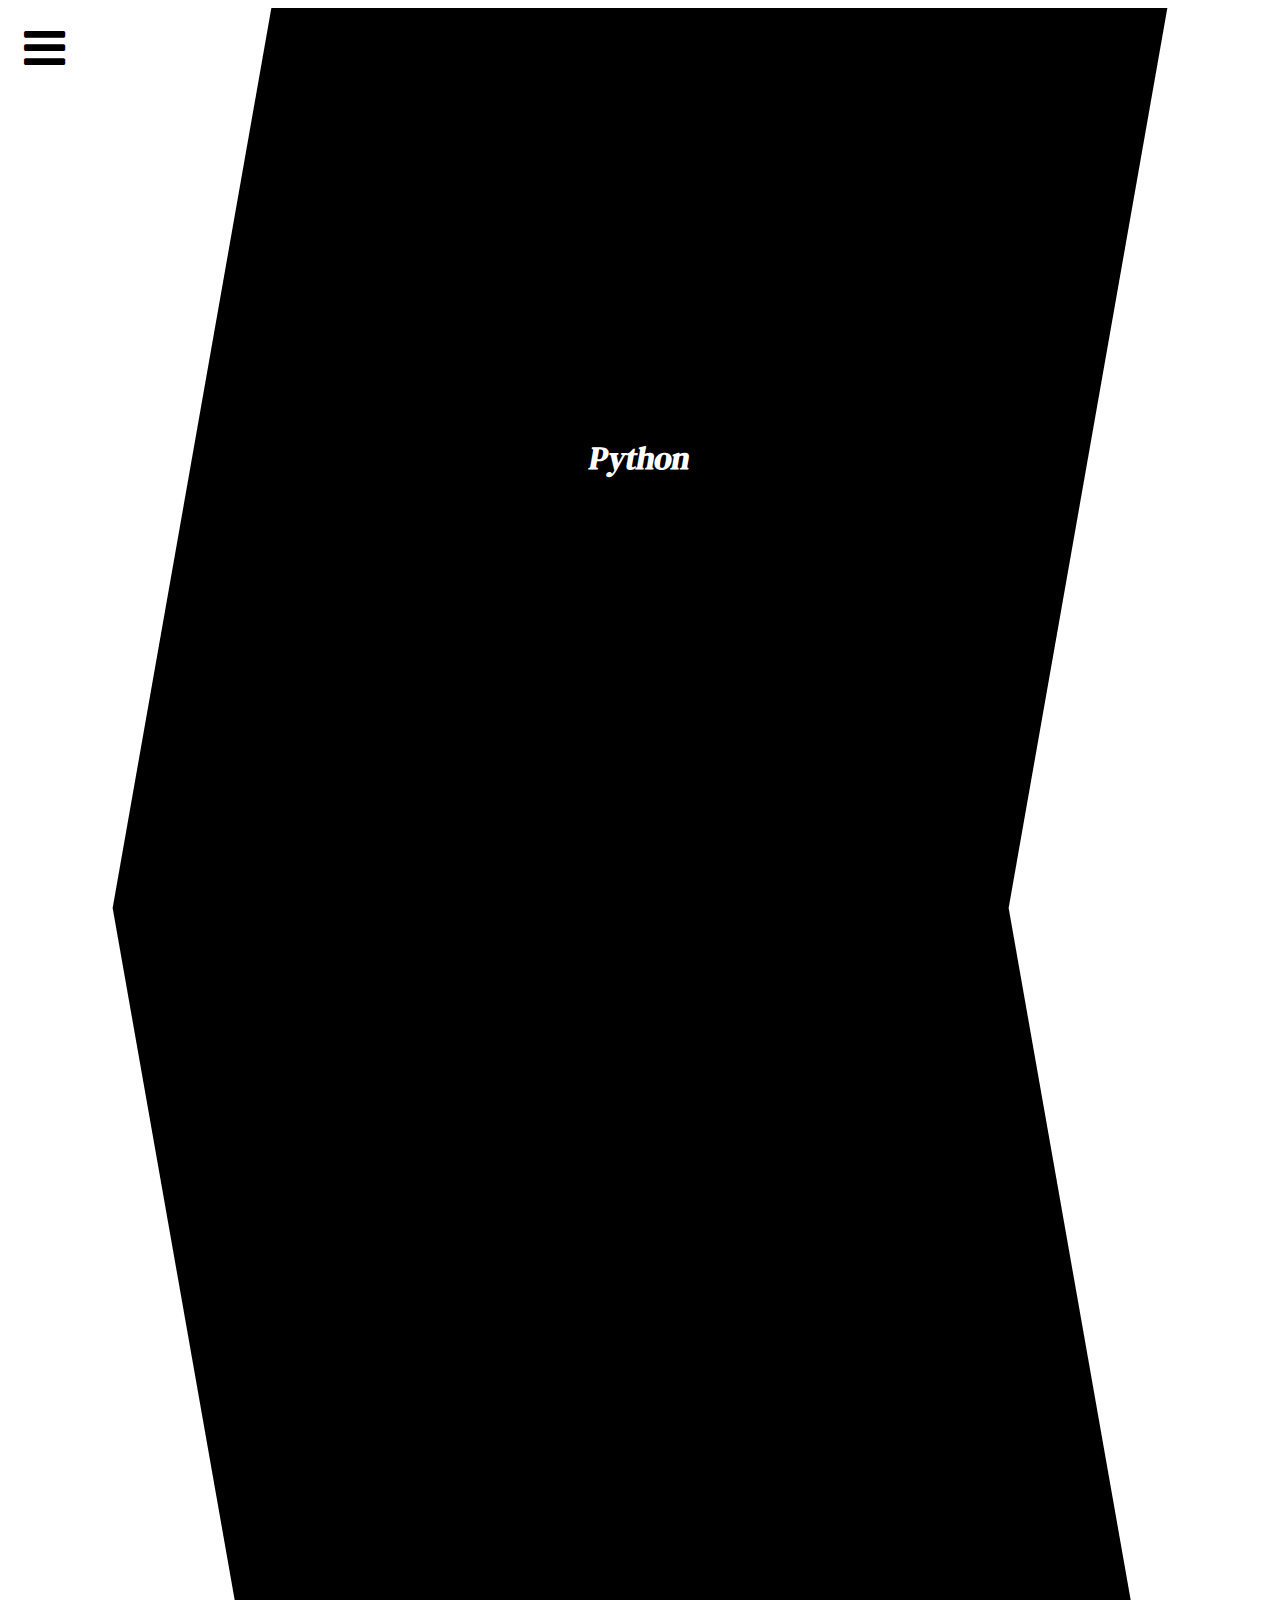
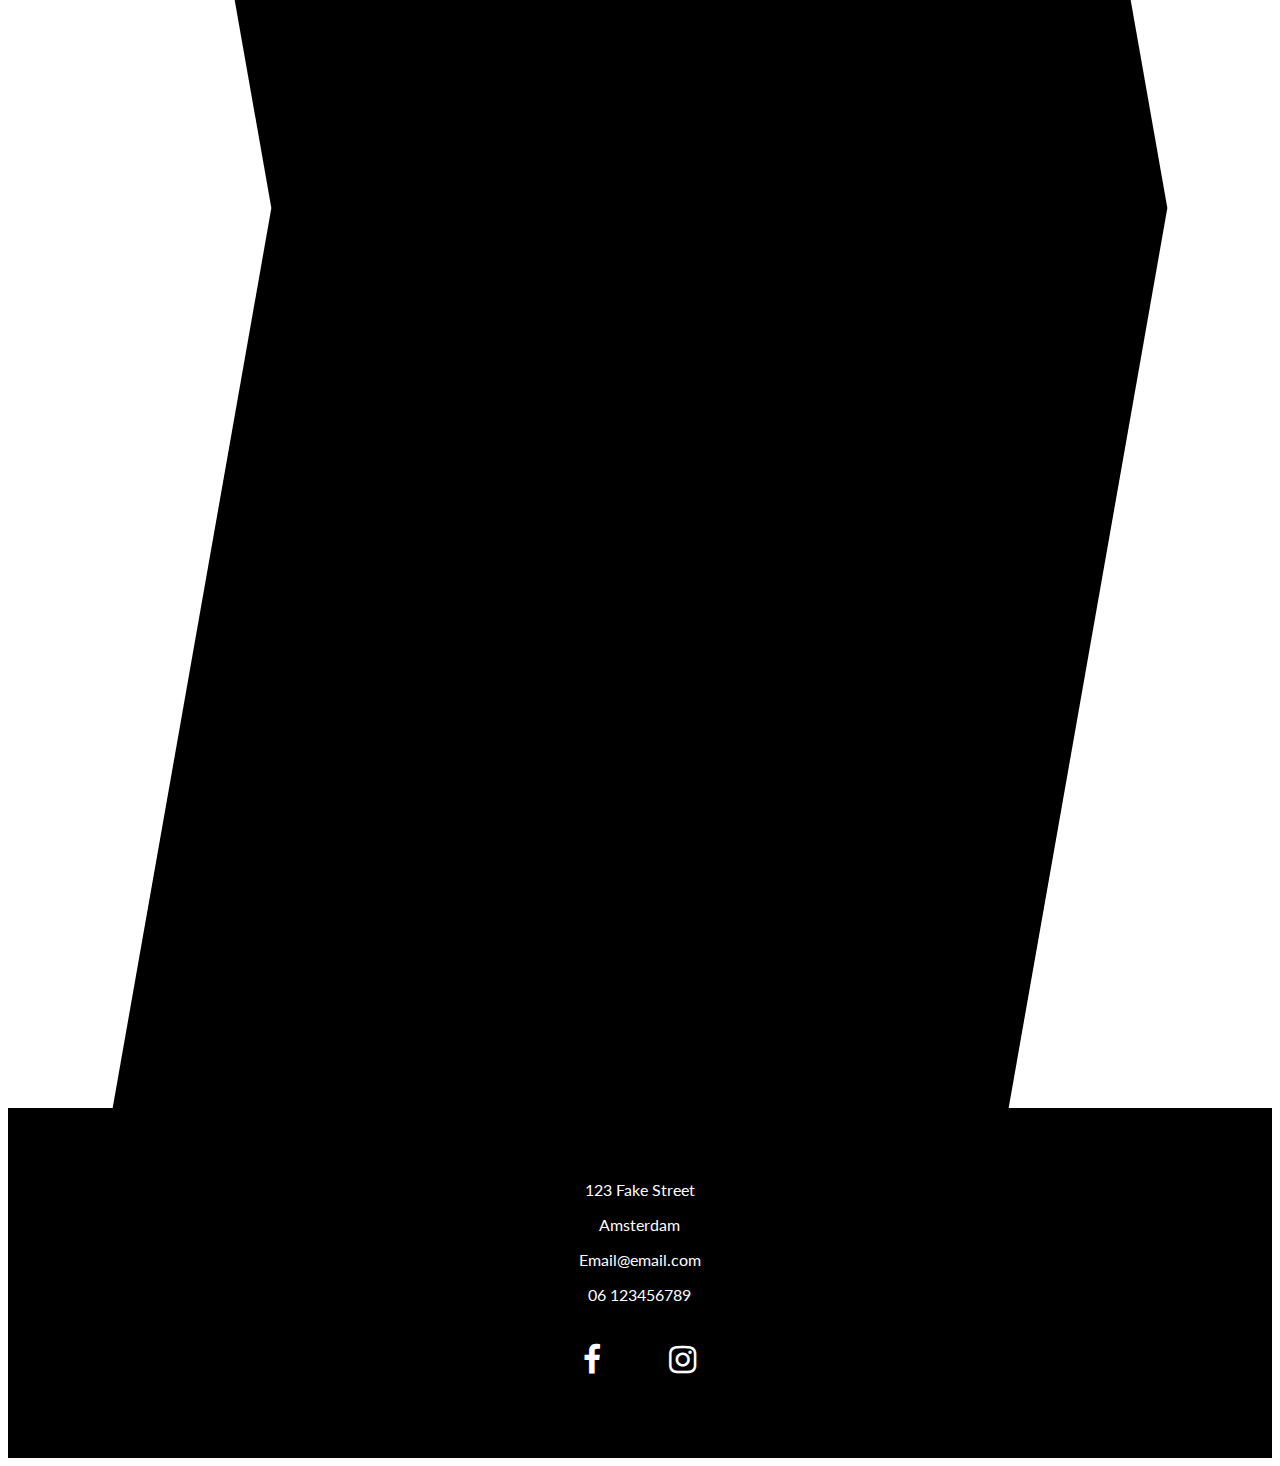
==== blogindex.html @ 95a7f26b "started index page blog" ====
<!DOCTYPE html>
<html>
<title>Cereal Box Media</title>
<meta charset="UTF-8">
<meta name="viewport" content="width=device-width, initial-scale=1">
<link rel="stylesheet" href="/styles/footer.css">
<link rel="stylesheet" href="/styles/blogindex.css">
<link rel="stylesheet" href="/styles/global.css">
<link rel="stylesheet" href="https://cdnjs.cloudflare.com/ajax/libs/font-awesome/4.7.0/css/font-awesome.min.css">
<link href="https://fonts.googleapis.com/css2?family=DM+Serif+Text:ital@0;1&family=Lato:ital,wght@0,400;0,700;1,400&display=swap" rel="stylesheet">
<body>
    <section class="blog-index-page-content">
        <div class= "top-bar">
            <i class="fa fa-bars nav-button"></i>
        </div>
        <div class="blog-index-page-right blog-index-top">
            <h1 class="blog-index-title">Python</h1>
        </div>
        <div class="blog-index-page-left">
        </div>
        <div class="blog-index-page-right">
        </div>
    </section>

    <footer class="main-footer">
        <div class="footer-background">
            <div class="footer-contact-info">
                <p>123 Fake Street</p>
                <p>Amsterdam</p>
                <p>Email@email.com</p>
                <p>06 123456789</p>
                <div class="footer-links">
                    <a href="https://www.facebook.com/plantbasedsushi/" target="_blank" rel="noopener noreferrer" class="fa fa-facebook">
                    </a>
                    <a href="https://www.instagram.com/plantbasedsushi.eu/" target="_blank" rel="noopener noreferrer" class="fa fa-instagram">
                    </a>
                </div>
            </div>
            
        </div>
    </footer>
</body>
</html>
---- styles/footer.css ----
.main-footer {
    position: relative;
}

.footer-background {
    background-color: #000000;
    padding: 4em;
    display: grid;
    grid-template-columns: repeat(3, 1fr);
    grid-template-rows:  repeat(3, min-content);
    color: white;
    text-align: center;
}

.footer-background svg {
    color: white;
}

.footer-contact-info { 
    grid-area: 1 / 2 / 4 / 2;
    display: flex;
    flex-direction: column;
    justify-content: center;
}

.footer-contact-info p {
    margin: 0.5rem auto;
}

.footer-links a {
    color: white;
    height: 2vh;
    font-size: 2em;
    text-decoration: none;
    margin: 1em 1em;
}


@media (max-width: 711px) {

    .footer-background {
        padding: 2em;
    }

    .footer-contact-info {
        grid-area: 1 / 1 / 4 / 4;
    }
}
---- styles/blogindex.css ----
.top-bar {
    position: absolute;
    font-size: 3rem;
    top: 0.5rem;
    left: 0.5rem;
}

.nav-button {
    float: left;
    margin: 1rem;
}

.nav-button:hover {
    cursor: pointer;
}


.blog-index-page-content {
    display: flex;
    flex-direction: column;
    overflow: hidden;
}

.blog-index-page-right, .blog-index-page-left {
    height: 100vh;
    width: 100vw;
}

.blog-index-page-right, .blog-index-page-left {
    width: 70vw;
    background-color: black;
    margin: 0 auto;
}

.blog-index-page-right {
    transform: skewX(-10deg);
}

.blog-index-page-left {
    transform: skewX(10deg);
}

.blog-index-top {
    display: flex;
}

.blog-index-title {
    color: white;
    margin: auto;
}

 
/* mobile */
@media (max-width: 711px) {

    .hide-on-mobile {
        display: none;
    }
}
---- styles/global.css ----
p, a, button {
    font-family: 'Lato', sans-serif;
}

h1, h2, h3,  h4 {
    font-family: 'DM Serif Text', serif;
    font-style: 'regular';
}
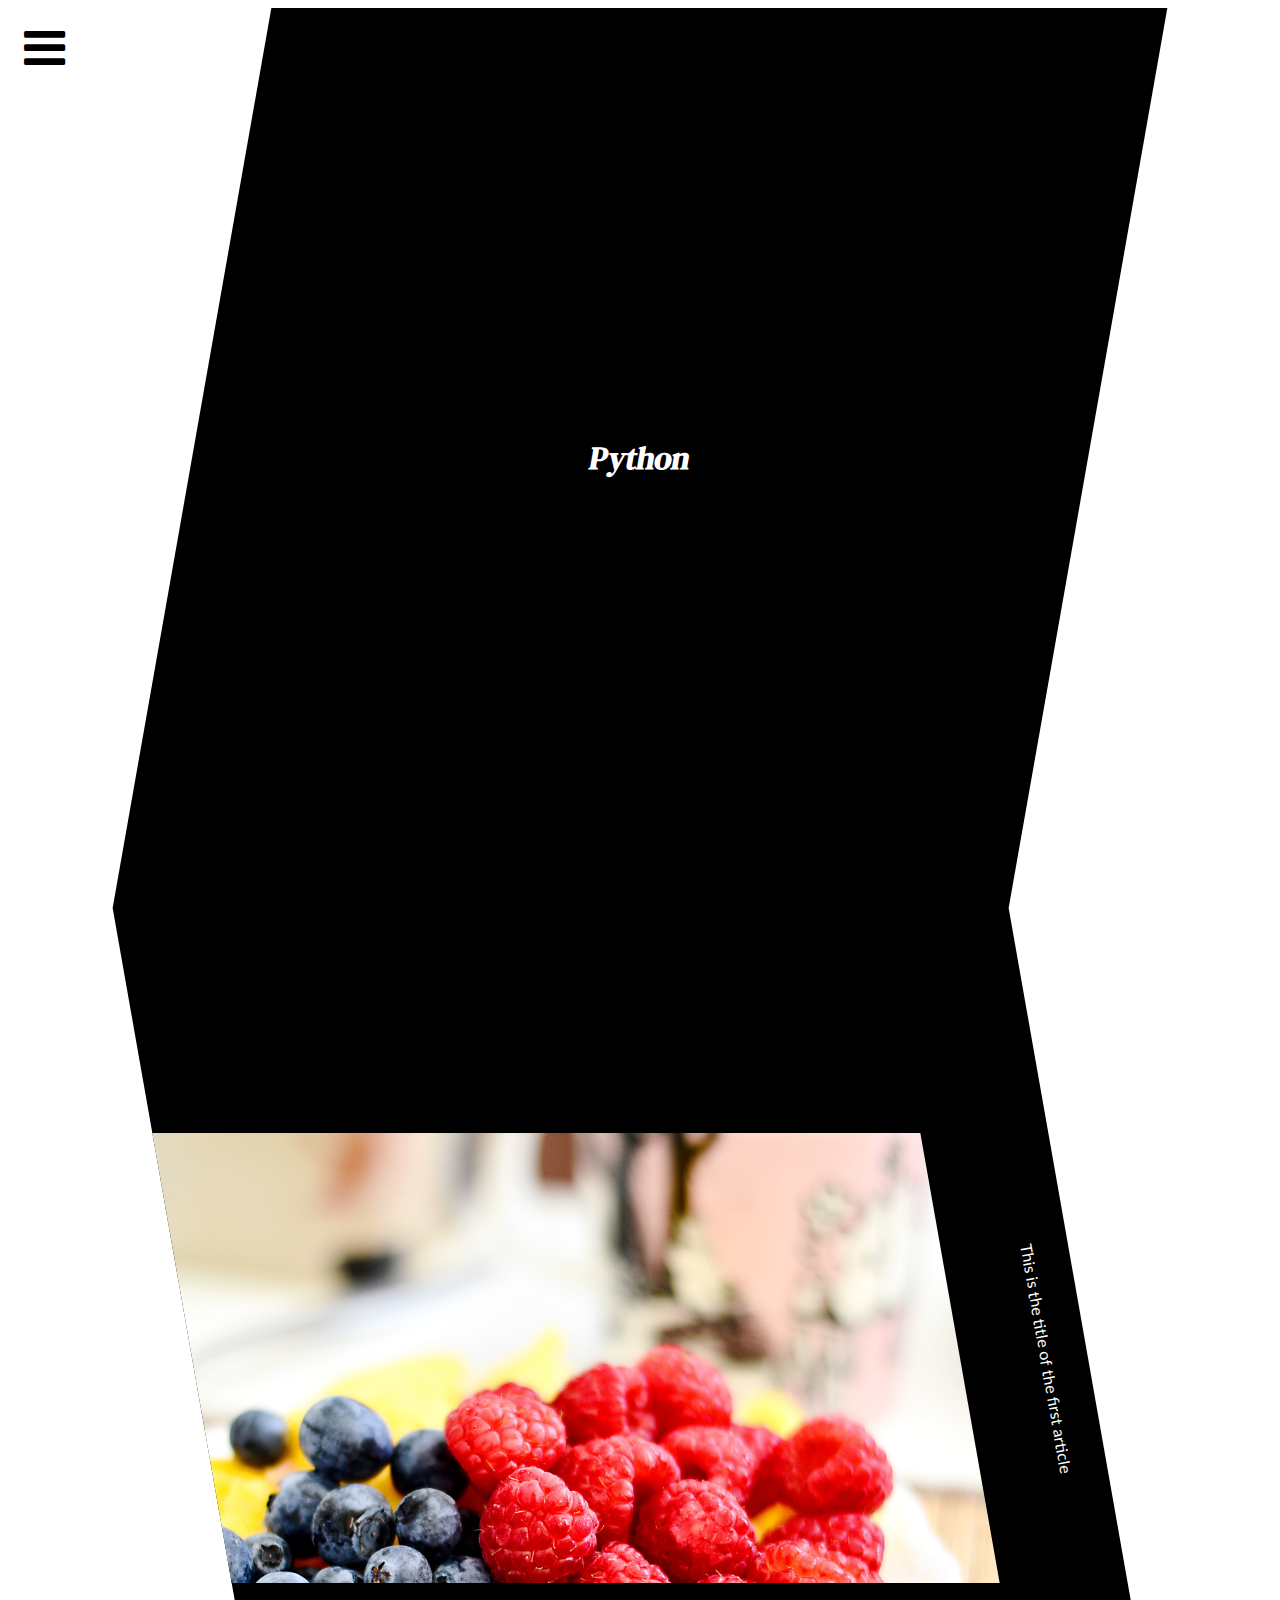
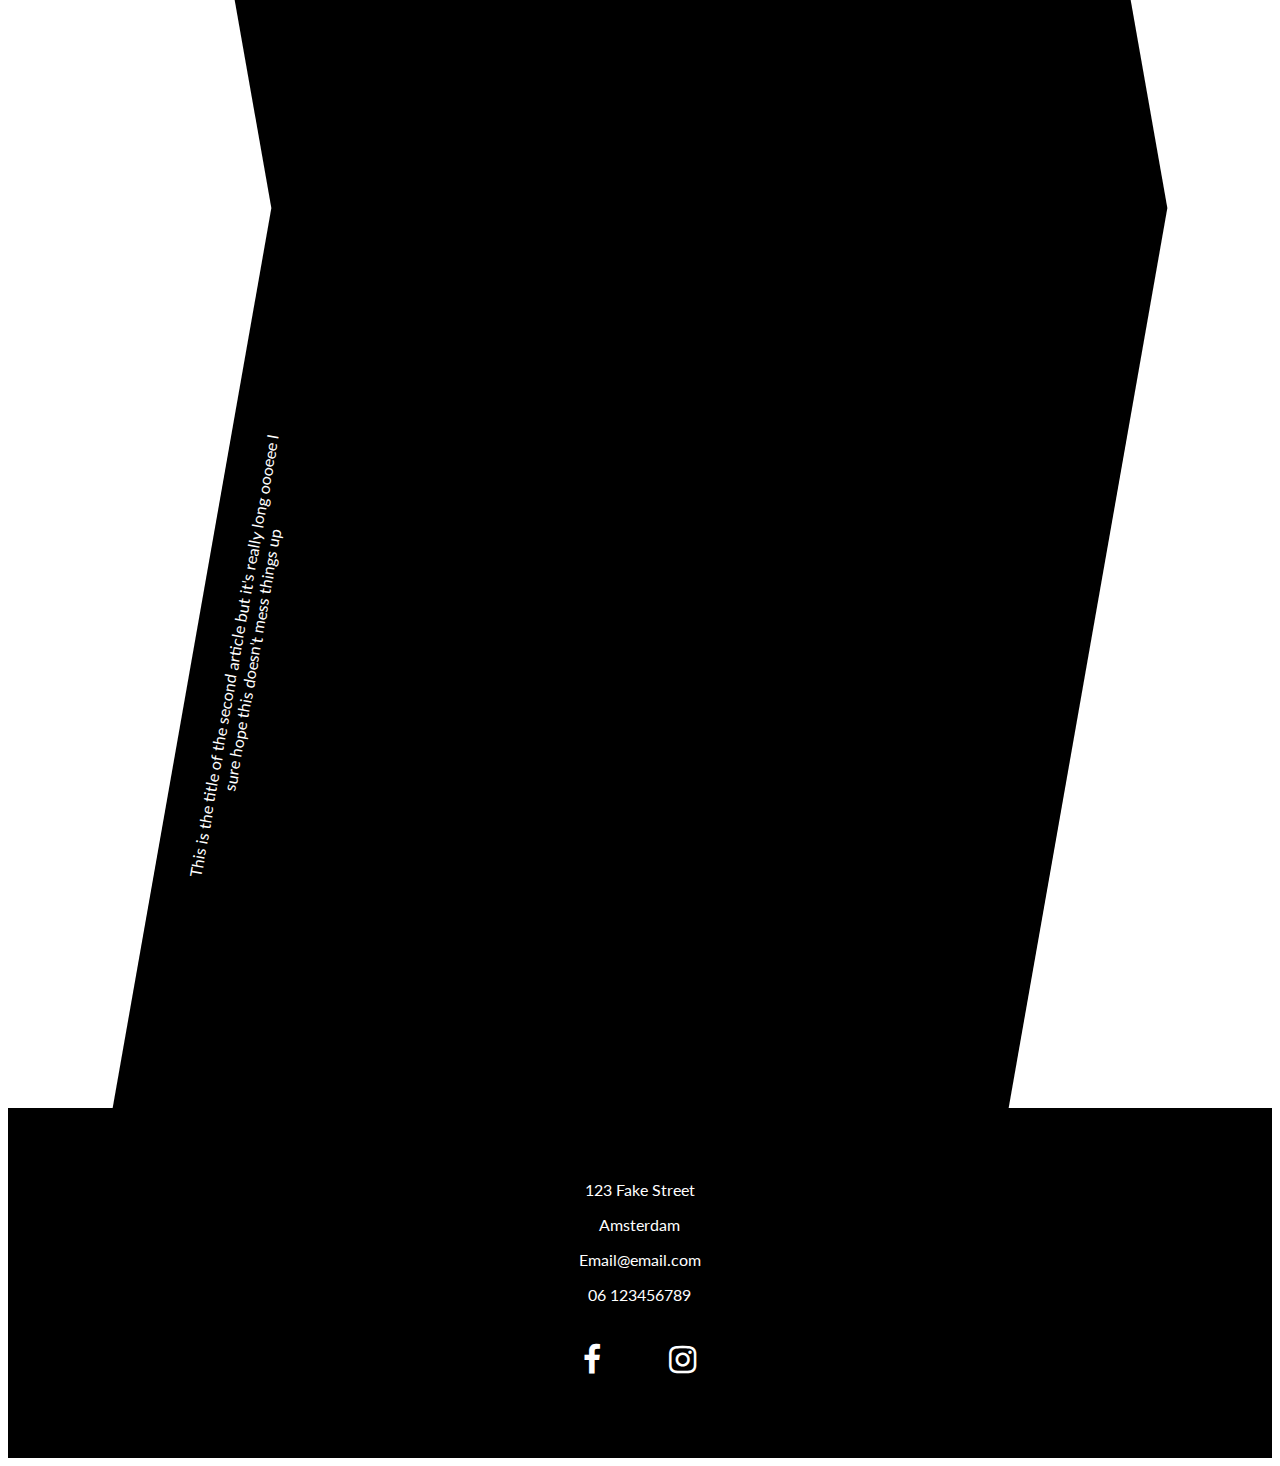
==== commit 1712c2b8: "started blog index more" ====
--- a/blogindex.html
+++ b/blogindex.html
@@ -18,8 +18,17 @@
             <h1 class="blog-index-title">Python</h1>
         </div>
         <div class="blog-index-page-left">
+            <div class="blog-index-article-img">
+                <img src="res/jpg/cecilia-par-YUg5RwlnMKc-unsplash.jpg"/>
+            </div>
+            <div class="blog-index-article-description">
+                <p>This is the title of the first article</p>
+            </div>
         </div>
         <div class="blog-index-page-right">
+            <div class="blog-index-article-description">
+                <p>This is the title of the second article but it's really long oooeee I sure hope this doesn't mess things up</p>
+            </div>
         </div>
     </section>
 
--- a/styles/blogindex.css
+++ b/styles/blogindex.css
@@ -24,12 +24,14 @@
 .blog-index-page-right, .blog-index-page-left {
     height: 100vh;
     width: 100vw;
+    color: white;
 }
 
 .blog-index-page-right, .blog-index-page-left {
     width: 70vw;
     background-color: black;
     margin: 0 auto;
+    position: relative;
 }
 
 .blog-index-page-right {
@@ -49,6 +51,65 @@
     margin: auto;
 }
 
+.blog-index-article-description {
+    width: 50vh;
+    position: absolute;
+    top: 75%;
+    max-width: 50vh;
+    text-align: center;
+}
+
+.blog-index-page-right .blog-index-article-description {
+    transform-origin: top left;
+    left: 1em;
+    transform: rotate(270deg);
+}
+
+.blog-index-page-left .blog-index-article-description {
+    transform-origin: top right;
+    right: 1em;
+    transform: rotate(90deg);
+}
+
+
+/* unskew the text so it isn't unaturally stanted */
+.blog-index-page-right .blog-index-article-description p {
+    transform:  skewX(-10deg);
+}
+
+.blog-index-page-left .blog-index-article-description p {
+    transform:  skewX(10deg);
+}
+
+.blog-index-page-left .blog-index-article-img {
+    position: absolute;
+    left: 0px;
+}
+
+.blog-index-page-right .blog-index-article-img {
+    position: absolute;
+    right: 0px;
+}
+
+.blog-index-page-left .blog-index-article-img img {
+    transform:  skewX(-10deg) translateX(-25%);
+}
+
+.blog-index-page-right .blog-index-article-img img {
+    transform:  skewX(10deg);
+}
+
+.blog-index-article-img img {
+    width: 90vw;
+    position: relative;
+}
+
+.blog-index-article-img {
+    overflow: hidden;
+    width: 60vw;
+    height: 50vh;
+    top: 25%;
+}
  
 /* mobile */
 @media (max-width: 711px) {
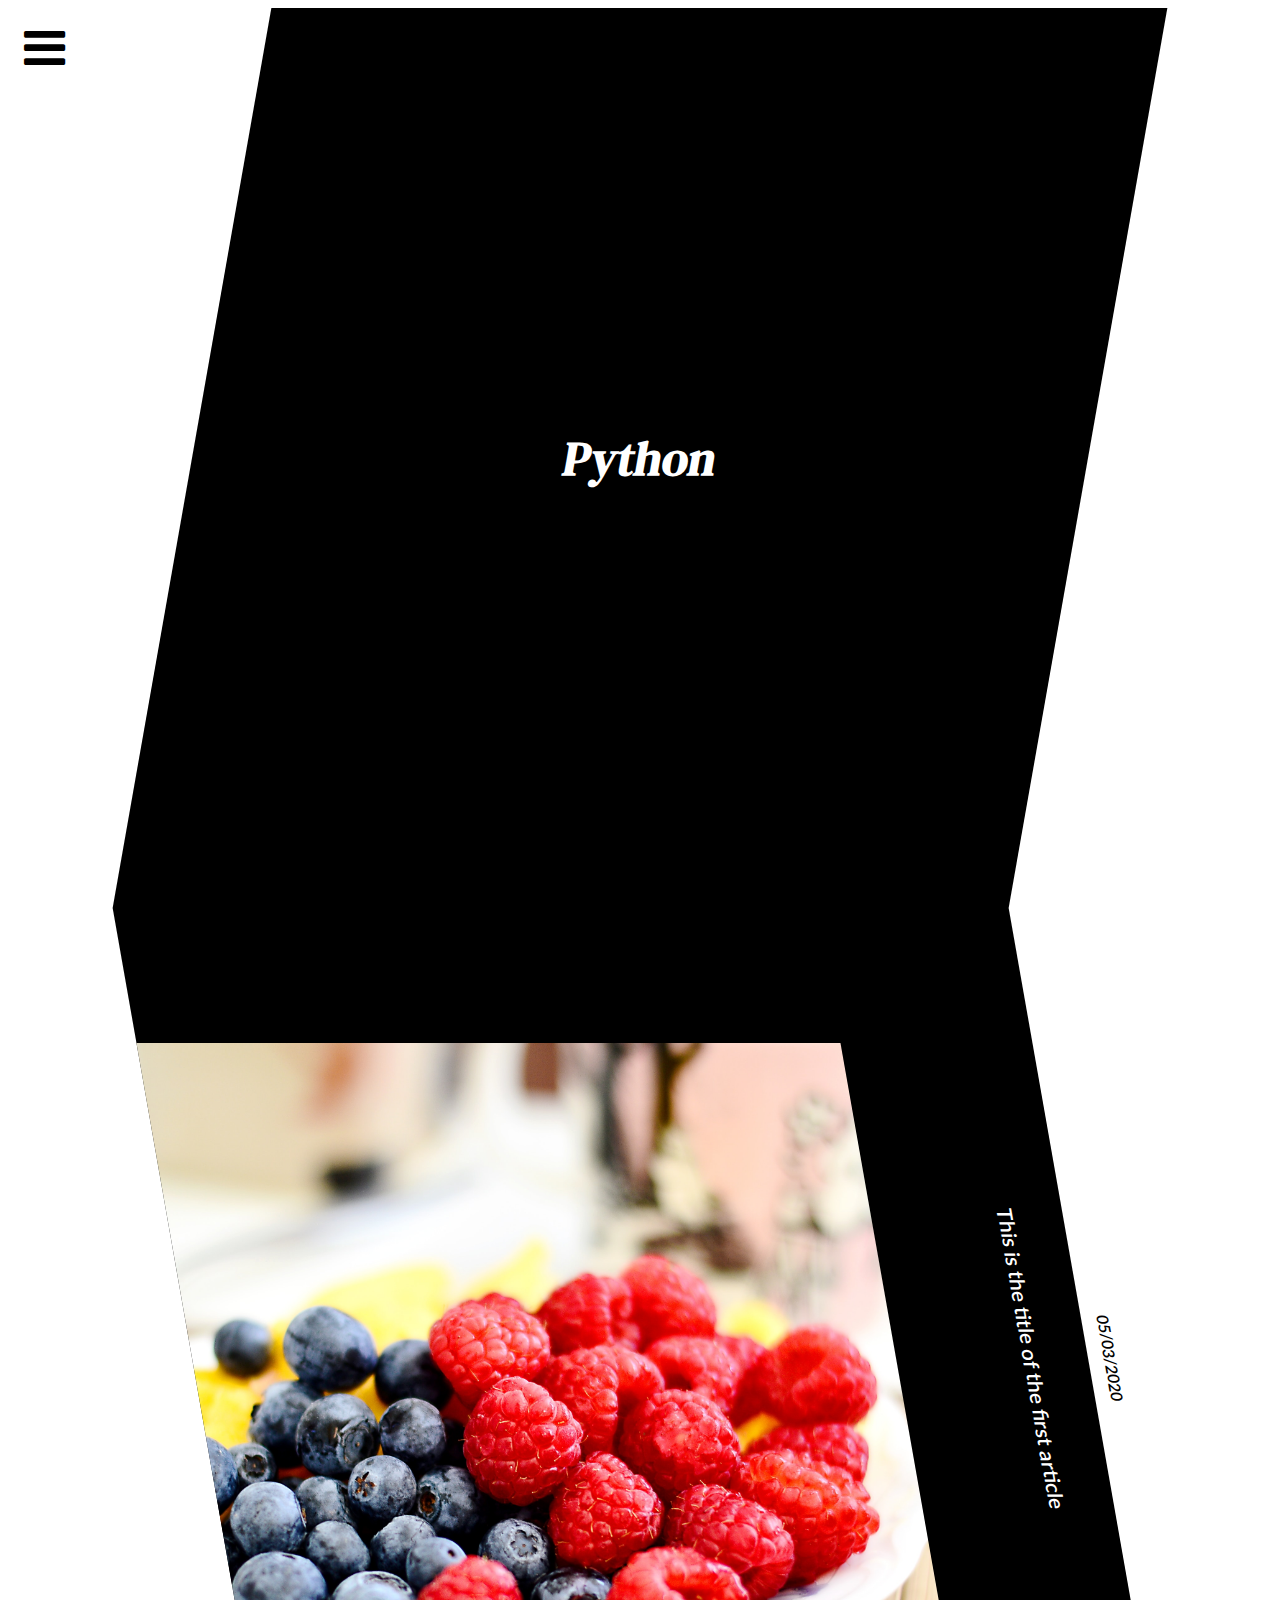
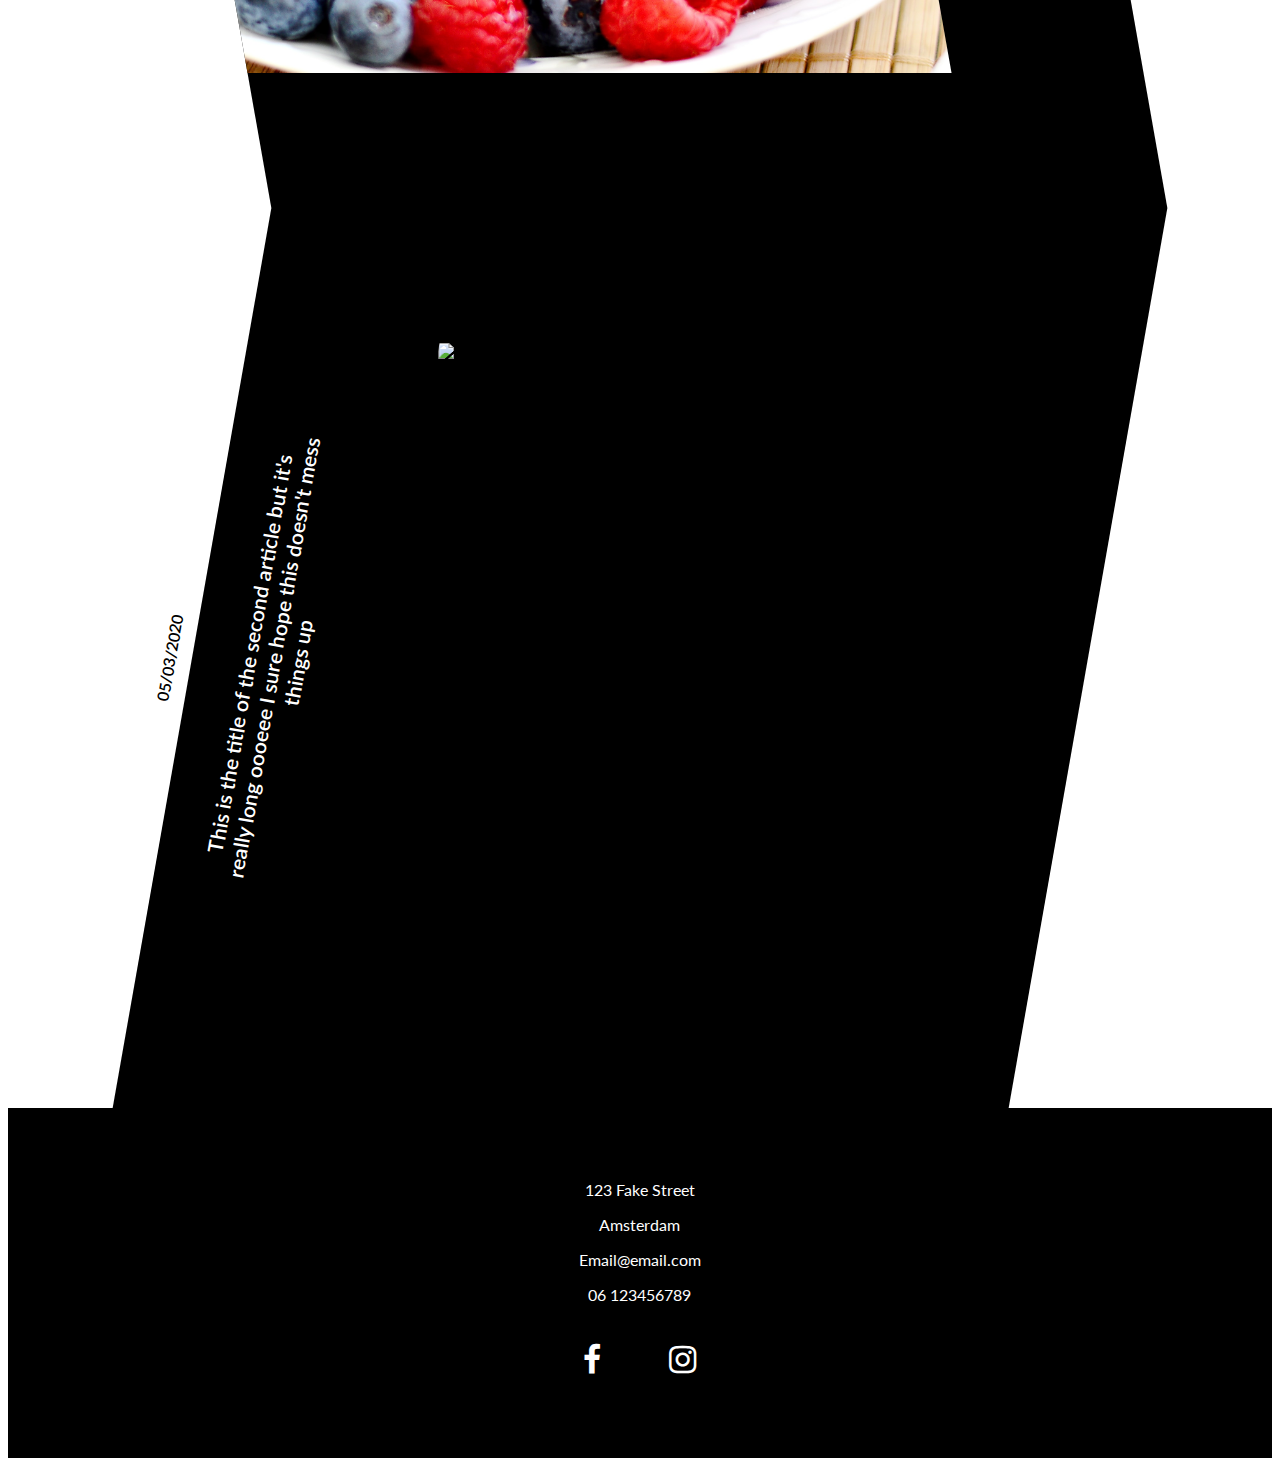
==== commit 40f8086a: "done all pages" ====
--- a/blogindex.html
+++ b/blogindex.html
@@ -18,16 +18,33 @@
             <h1 class="blog-index-title">Python</h1>
         </div>
         <div class="blog-index-page-left">
-            <div class="blog-index-article-img">
-                <img src="res/jpg/cecilia-par-YUg5RwlnMKc-unsplash.jpg"/>
-            </div>
-            <div class="blog-index-article-description">
-                <p>This is the title of the first article</p>
+            <a href="blogpage.html">
+                <div class="blog-index-article-img hide-on-mobile">
+                    <img src="res/jpg/cecilia-par-YUg5RwlnMKc-unsplash.jpg"/>
+                </div>
+            </a>
+            <a href="blogpage.html">
+                <div class="blog-index-article-description">
+                    <h4>This is the title of the first article</h4>
+                </div>
+            </a>
+            <div class="blog-index-article-date">
+                <p>05/03/2020</p>
             </div>
         </div>
         <div class="blog-index-page-right">
-            <div class="blog-index-article-description">
-                <p>This is the title of the second article but it's really long oooeee I sure hope this doesn't mess things up</p>
+            <a href="blogpage.html">
+                <div class="blog-index-article-img hide-on-mobile">
+                    <img src="res/jpg/chris-ried-ieic5Tq8YMk-unsplash.jpg"/>
+                </div>
+            </a>
+            <a href="blogpage.html">
+                <div class="blog-index-article-description">
+                    <h4>This is the title of the second article but it's really long oooeee I sure hope this doesn't mess things up</h4>
+                </div>
+            </a>
+            <div class="blog-index-article-date">
+                <p>05/03/2020</p>
             </div>
         </div>
     </section>
--- a/styles/blogindex.css
+++ b/styles/blogindex.css
@@ -51,12 +51,21 @@
     margin: auto;
 }
 
-.blog-index-article-description {
+.blog-index-article-description, .blog-index-article-date {
     width: 50vh;
     position: absolute;
     top: 75%;
     max-width: 50vh;
     text-align: center;
+}
+
+.blog-index-article-description {
+    color: white;
+}
+
+.blog-index-article-date {
+    color: black;
+    font-weight: 600;
 }
 
 .blog-index-page-right .blog-index-article-description {
@@ -71,13 +80,27 @@
     transform: rotate(90deg);
 }
 
+.blog-index-page-right .blog-index-article-date {
+    transform-origin: top left;
+    left: -3em;
+    transform: rotate(270deg);
+}
+
+.blog-index-page-left .blog-index-article-date {
+    transform-origin: top right;
+    right: -3em;
+    transform: rotate(90deg);
+}
+
 
 /* unskew the text so it isn't unaturally stanted */
-.blog-index-page-right .blog-index-article-description p {
+.blog-index-page-right a .blog-index-article-description h4, 
+.blog-index-page-right .blog-index-article-date p {
     transform:  skewX(-10deg);
 }
 
-.blog-index-page-left .blog-index-article-description p {
+.blog-index-page-left a .blog-index-article-description h4
+.blog-index-page-right .blog-index-article-date p {
     transform:  skewX(10deg);
 }
 
@@ -106,9 +129,9 @@
 
 .blog-index-article-img {
     overflow: hidden;
-    width: 60vw;
-    height: 50vh;
-    top: 25%;
+    width: 55vw;
+    height: 70vh;
+    top: 15%;
 }
  
 /* mobile */
--- a/styles/global.css
+++ b/styles/global.css
@@ -1,8 +1,17 @@
-p, a, button {
+p, h4, a, button {
     font-family: 'Lato', sans-serif;
 }
 
-h1, h2, h3,  h4 {
+h4 {
+    font-weight: 600;
+    font-size: 1.3rem;
+}
+
+h1, h2, h3 {
     font-family: 'DM Serif Text', serif;
     font-style: 'regular';
+}
+
+h1 {
+    font-size: 3rem;
 }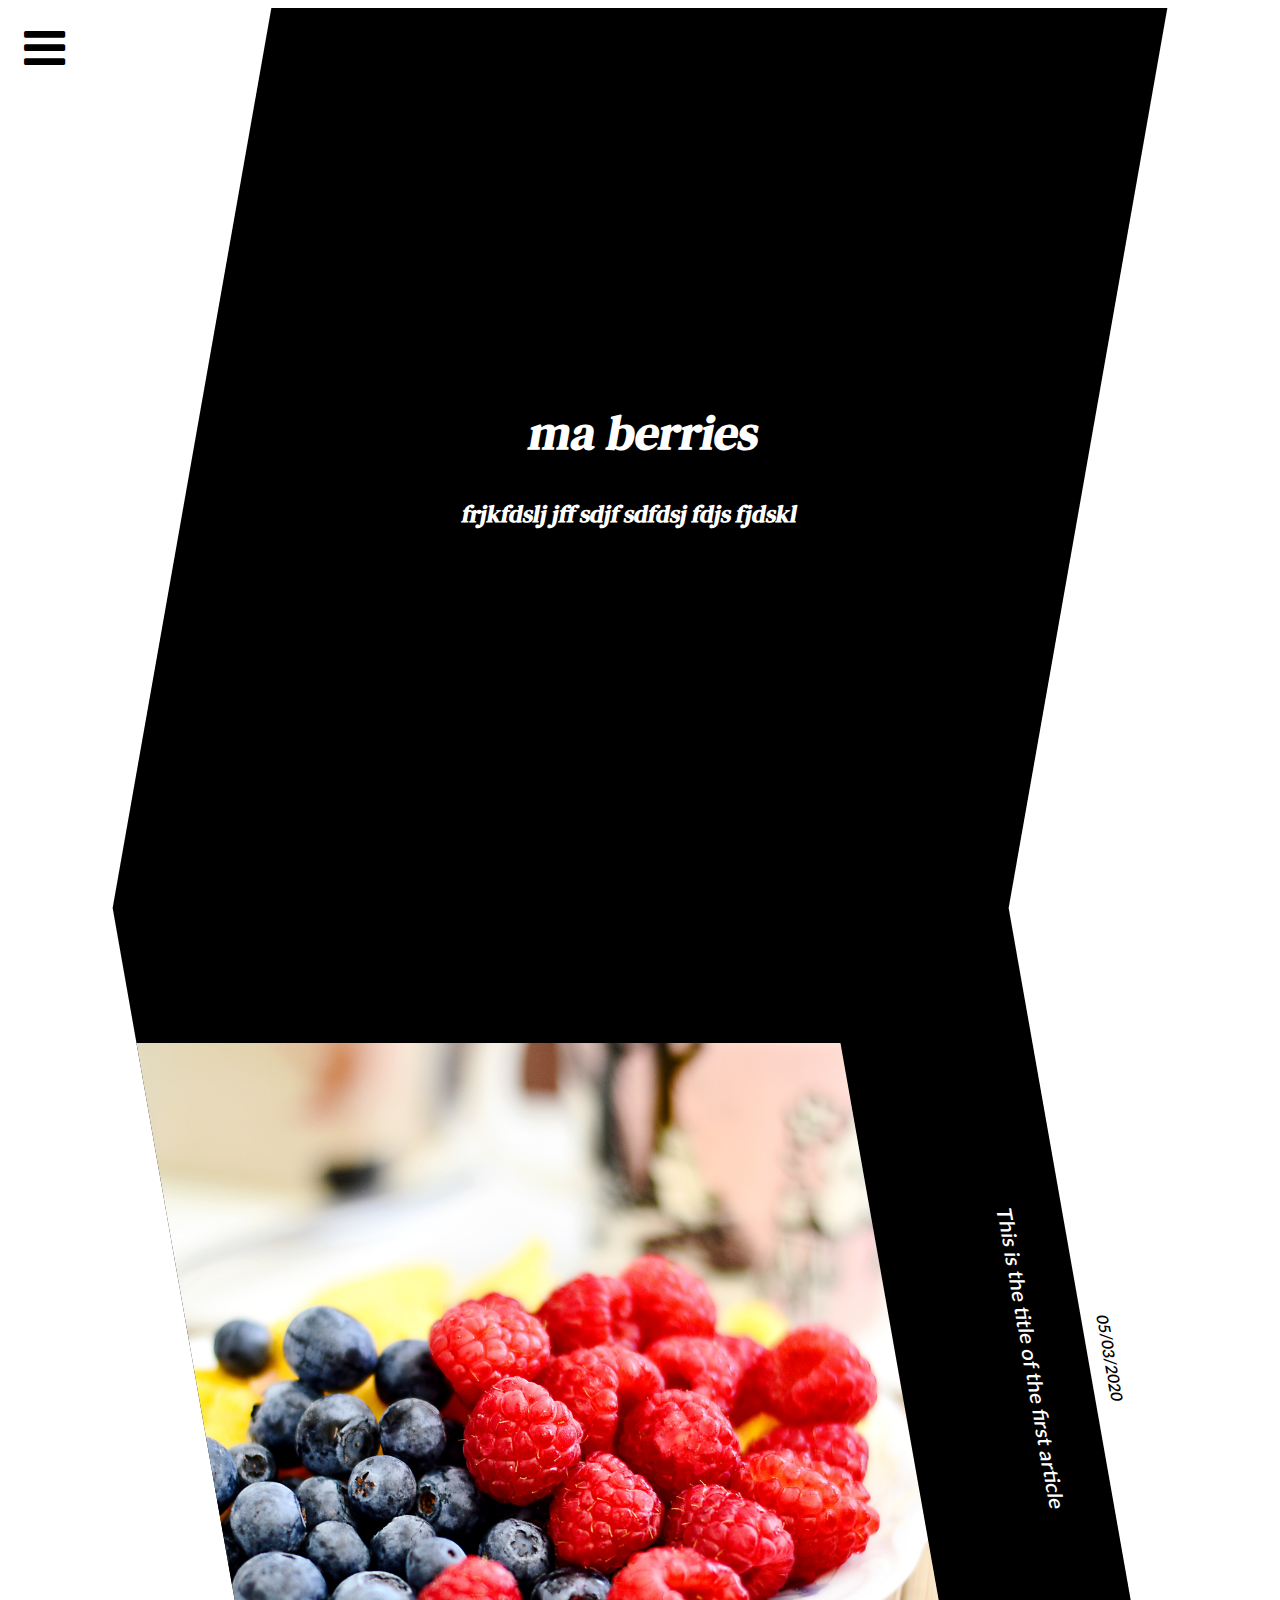
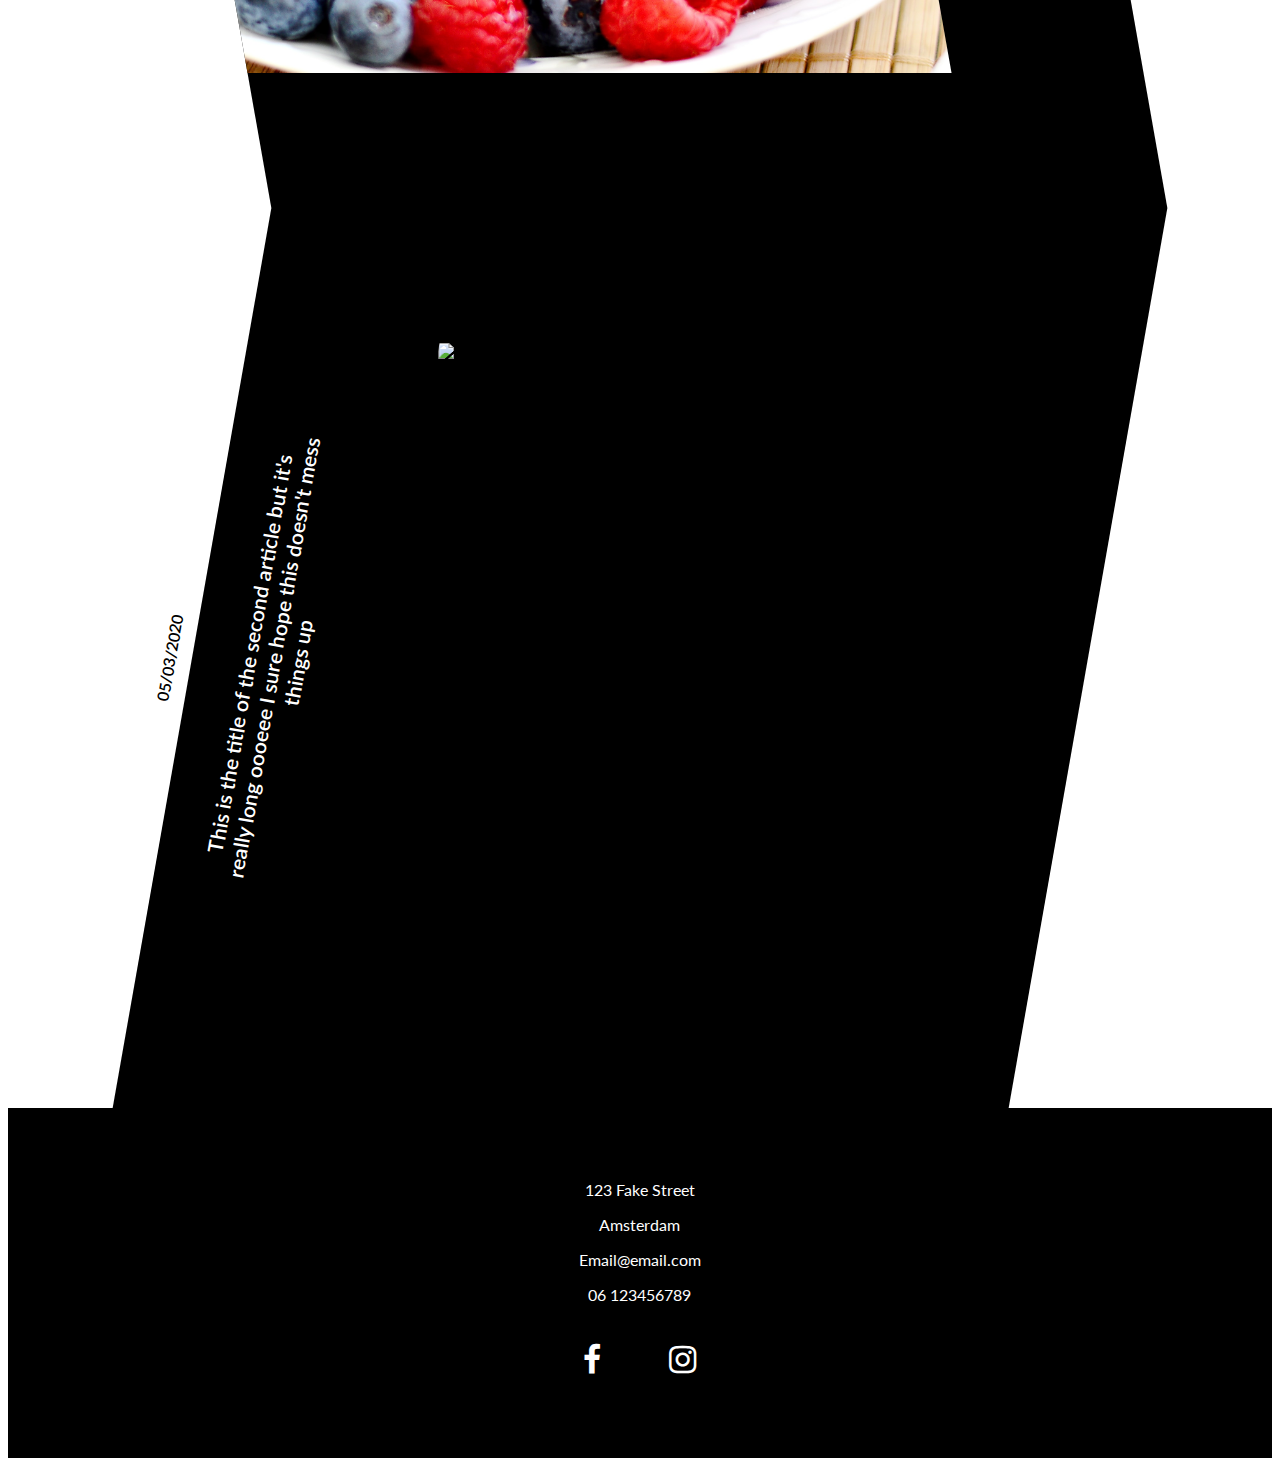
==== commit 1e44124f: "fixed styling errors/oversights" ====
--- a/blogindex.html
+++ b/blogindex.html
@@ -4,18 +4,38 @@
 <title>Cereal Box Media</title>
 <meta charset="UTF-8">
 <meta name="viewport" content="width=device-width, initial-scale=1">
+<script type="text/javascript" src="scripts/sidenav.js"></script>
+<script type="text/javascript" src="scripts/animations.js"></script>
 <link rel="stylesheet" href="/styles/footer.css">
 <link rel="stylesheet" href="/styles/blogindex.css">
 <link rel="stylesheet" href="/styles/global.css">
+<link rel="stylesheet" href="/styles/sidenav.css">
 <link rel="stylesheet" href="https://cdnjs.cloudflare.com/ajax/libs/font-awesome/4.7.0/css/font-awesome.min.css">
 <link href="https://fonts.googleapis.com/css2?family=DM+Serif+Text:ital@0;1&family=Lato:ital,wght@0,400;0,700;1,400&display=swap" rel="stylesheet">
 <body>
+
+    <div id="mySidebar" class="sidebar">
+        <a href="javascript:void(0)" class="closebtn" onclick="closeNav()">&times;</a>
+        <a href="/">Home</a>
+        <button onclick="toggleElement('blog')">Blog</button>
+        <div id="blog" class="submenu hidden">
+            <a href="/blogindex">Python</a>
+            <a href="/blogindex">Amsterdam</a>
+            <a href="/blogindex">Ma Berries</a>
+        </div>
+      </div>
+      <div id="screen-overlay" class="screen-overlay hidden" onclick="closeNav()"></div>
+
     <section class="blog-index-page-content">
-        <div class= "top-bar">
+        <div class= "top-bar" onclick="openNav()">
             <i class="fa fa-bars nav-button"></i>
         </div>
         <div class="blog-index-page-right blog-index-top">
-            <h1 class="blog-index-title">Python</h1>
+            <div class="blog-index-title">
+                <h1>ma berries</h1>
+                <h2>frjkfdslj jff sdjf sdfdsj fdjs fjdskl</h2>
+            </div>
+
         </div>
         <div class="blog-index-page-left">
             <a href="blogpage.html">
--- a/styles/blogindex.css
+++ b/styles/blogindex.css
@@ -1,19 +1,3 @@
-.top-bar {
-    position: absolute;
-    font-size: 3rem;
-    top: 0.5rem;
-    left: 0.5rem;
-}
-
-.nav-button {
-    float: left;
-    margin: 1rem;
-}
-
-.nav-button:hover {
-    cursor: pointer;
-}
-
 
 .blog-index-page-content {
     display: flex;
@@ -23,16 +7,14 @@
 
 .blog-index-page-right, .blog-index-page-left {
     height: 100vh;
-    width: 100vw;
     color: white;
-}
-
-.blog-index-page-right, .blog-index-page-left {
     width: 70vw;
     background-color: black;
     margin: 0 auto;
     position: relative;
 }
+
+
 
 .blog-index-page-right {
     transform: skewX(-10deg);
@@ -49,6 +31,8 @@
 .blog-index-title {
     color: white;
     margin: auto;
+    padding: 0.5em;
+    text-align: center;
 }
 
 .blog-index-article-description, .blog-index-article-date {
@@ -61,6 +45,12 @@
 
 .blog-index-article-description {
     color: white;
+    transition: top 0.3s;
+}
+
+.blog-index-page-right:hover a .blog-index-article-description,
+.blog-index-page-left:hover a .blog-index-article-description{
+    top: 72%;
 }
 
 .blog-index-article-date {
@@ -132,6 +122,7 @@
     width: 55vw;
     height: 70vh;
     top: 15%;
+    transition: top 0.4s;
 }
  
 /* mobile */
--- a/styles/sidenav.css
+++ b/styles/sidenav.css
@@ -0,0 +1,97 @@
+.top-bar {
+    position: absolute;
+    font-size: 3rem;
+    top: 0.5rem;
+    left: 0.5rem;
+    background-color: white;
+    border: none;
+    transition: background-color 0.3s;
+}
+
+.top-bar:focus {
+    outline: 0;
+}
+
+.nav-button {
+    float: left;
+    margin: 1rem;
+}
+
+.top-bar:hover {
+    cursor: pointer;
+    background-color: rgb(212, 212, 212);
+}
+
+.sidebar {
+    height: 100%;
+    width: 0; 
+    position: fixed; 
+    z-index: 2;
+    top: 0;
+    left: 0;
+    background-color: #323232;
+    overflow-x: hidden; 
+    padding-top: 60px; 
+    transition: 0.5s; 
+  }
+  
+  .sidebar a, .sidebar button {
+    padding: 10px 8px 10px 32px;
+    text-decoration: none;
+    font-size: 25px;
+    color: white;
+    display: block;
+    transition: 0.3s;
+    background: none;
+    border: none;
+    width: 100%;
+    text-align: left;
+  }
+
+  
+  .sidebar a:hover, .sidebar button:hover {
+    background-color: black;
+    cursor: pointer;
+  }
+
+  .sidebar a:focus, .sidebar button:focus {
+    outline: 0;
+    background-color: black;
+  }
+  
+  .sidebar .closebtn {
+    position: absolute;
+    top: 0;
+    right: 15px;
+    font-size: 36px;
+    margin-left: 50px;
+    color: white;
+    width: fit-content;
+    padding: 8px 20px;
+  }
+  
+
+  .submenu a{
+      background-color: #161616;
+      color: white;
+      padding: 10px 8px 10px 45px;
+      font-size: 18px;
+    }
+
+  .screen-overlay {
+      position: absolute;
+      height: 100%;
+      width: 100%;
+      opacity: 50%;
+      background-color: black;
+      z-index: 1;
+  }
+  
+  .hidden {
+    display: none;
+}
+  
+  @media screen and (max-height: 450px) {
+    .sidebar {padding-top: 15px;}
+    .sidebar a {font-size: 18px;}
+  }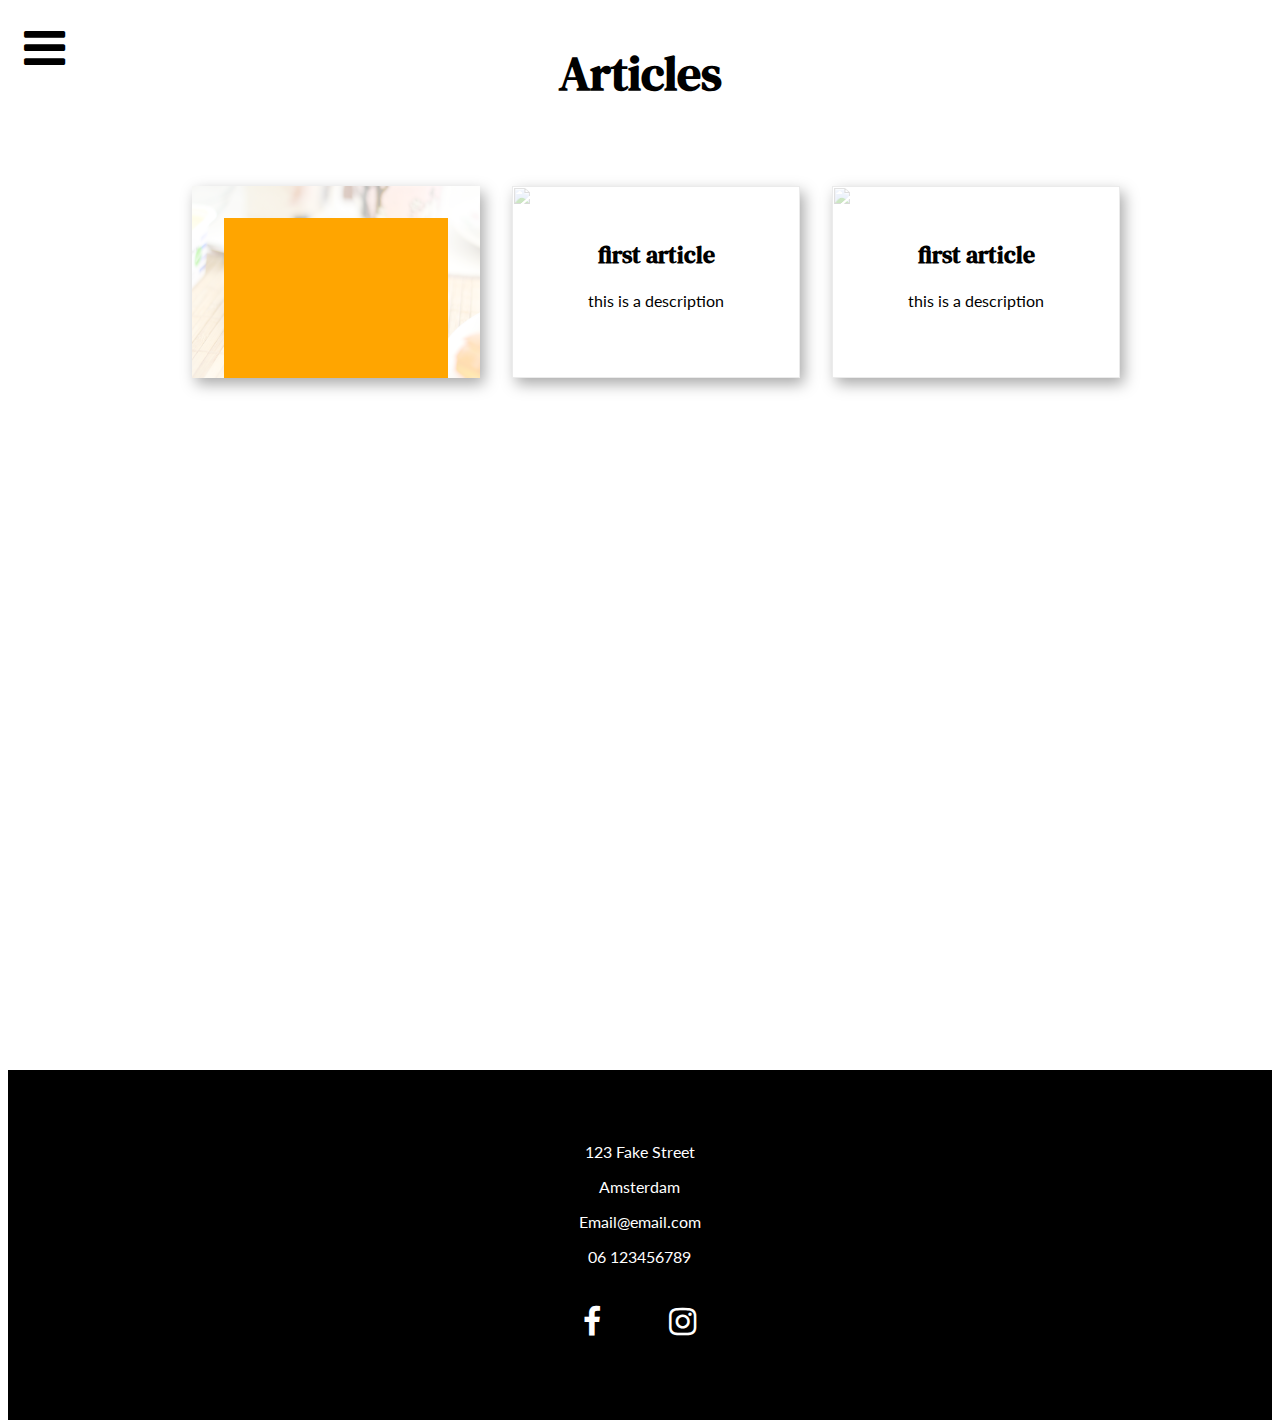
==== commit d188ec52: "started refactor" ====
--- a/blogindex.html
+++ b/blogindex.html
@@ -30,41 +30,34 @@
         <div class= "top-bar" onclick="openNav()">
             <i class="fa fa-bars nav-button"></i>
         </div>
-        <div class="blog-index-page-right blog-index-top">
-            <div class="blog-index-title">
-                <h1>ma berries</h1>
-                <h2>frjkfdslj jff sdjf sdfdsj fdjs fjdskl</h2>
-            </div>
+        <!-- https://css-tricks.com/creating-css-sliding-door-effect/ -->
+        <h1>Articles</h1>
+        <div class="articles-container">
+            <div class="articles">
+                <div class="article-card">
+                     <!-- The component wrapper -->
+                        <div class="curtain__wrapper">
+                            <input type="checkbox" checked>
 
-        </div>
-        <div class="blog-index-page-left">
-            <a href="blogpage.html">
-                <div class="blog-index-article-img hide-on-mobile">
-                    <img src="res/jpg/cecilia-par-YUg5RwlnMKc-unsplash.jpg"/>
+                            <div class="curtain__panel curtain__panel--left"></div> 
+                            
+                            <img src="res/jpg/cecilia-par-YUg5RwlnMKc-unsplash.jpg"/>
+
+                            <div class="curtain__panel curtain__panel--right"></div> 
+                        </div> 
+                    <h2>first article</h2>
+                    <p>this is a description</p>
                 </div>
-            </a>
-            <a href="blogpage.html">
-                <div class="blog-index-article-description">
-                    <h4>This is the title of the first article</h4>
+                <div class="article-card">
+                    <h2>first article</h2>
+                    <p>this is a description</p>
+                    <img src="res/jpg/javier-m-2Hs8zbwOLDA-unsplash.jpg"/>
                 </div>
-            </a>
-            <div class="blog-index-article-date">
-                <p>05/03/2020</p>
-            </div>
-        </div>
-        <div class="blog-index-page-right">
-            <a href="blogpage.html">
-                <div class="blog-index-article-img hide-on-mobile">
+                <div class="article-card">
+                    <h2>first article</h2>
+                    <p>this is a description</p>
                     <img src="res/jpg/chris-ried-ieic5Tq8YMk-unsplash.jpg"/>
                 </div>
-            </a>
-            <a href="blogpage.html">
-                <div class="blog-index-article-description">
-                    <h4>This is the title of the second article but it's really long oooeee I sure hope this doesn't mess things up</h4>
-                </div>
-            </a>
-            <div class="blog-index-article-date">
-                <p>05/03/2020</p>
             </div>
         </div>
     </section>
--- a/styles/blogindex.css
+++ b/styles/blogindex.css
@@ -3,127 +3,104 @@
     display: flex;
     flex-direction: column;
     overflow: hidden;
-}
-
-.blog-index-page-right, .blog-index-page-left {
-    height: 100vh;
-    color: white;
-    width: 70vw;
-    background-color: black;
-    margin: 0 auto;
-    position: relative;
+    text-align: center;
 }
 
 
-
-.blog-index-page-right {
-    transform: skewX(-10deg);
+.articles-container {
+    margin: 1em 0;
+    width: 100%;
+    min-height: 100vh;
+}
+.articles {
+    display: flex;
+    flex-direction: row;
+    justify-content: center;
+    flex-wrap: wrap;
+    padding: 1em;
+    height: min-content;
+    width: 100%;
 }
 
-.blog-index-page-left {
-    transform: skewX(10deg);
+.article-card {
+    width: 14em;
+    height: 8em;
+    text-align: center;
+    padding: 2em;
+    margin: 1em;
+    position: relative;
+    -webkit-box-shadow: 4px 6px 14px 0px rgba(0,0,0,0.34);
+    -moz-box-shadow: 4px 6px 14px 0px rgba(0,0,0,0.34);
+    box-shadow: 4px 6px 14px 0px rgba(0,0,0,0.34);
+    overflow: hidden; /* Allows us to slide the panels outside the container without them showing */
 }
 
-.blog-index-top {
-    display: flex;
+.curtain__wrapper {
+    width: 100%;
+    height: 100%;
+  }
+        
+  .curtain__panel {
+    background: orange;
+    width: 50%; /* Each panel takes up half the container */
+    height: 100vh; /* Used for demo purposes */
+    float: left; /* Makes sure panels are side-by-side */
+    position: relative; /* Needed to define the z-index */
+    z-index: 2; /* Places the panels in front of the prize */
+    transition: all 1s ease-out; /* Animates the sliding transition */
+  }
+  
+/* Slide the panel to the left out of the container */
+.curtain__panel--left {
+    transform: translateX(-100%);
+  }
+  
+  /* Slide the panel to the right out of the container */
+  .curtain__panel--right {
+    transform: translateX(100%);
+  }
+    
+  .curtain__prize {
+    background: #333;
+    position: absolute; /* Forces the prize position into the container start */
+    z-index: 1; /* Places the prize behind the panels, which are z-index 2 */
+    width: 100%;
+    height: 100%;
+  }
+
+  input[type=checkbox] {
+    position: absolute; /* Force the checkbox at the start of the container */
+    cursor: pointer; /* Indicate the curtain is clickable */
+    width: 100%; /* The checkbox is as wide as the component */
+    height: 100%; /* The checkbox is as tall as the component */
+    z-index: 100; /* Make sure the checkbox is on top of everything else */
+    opacity: 0; /* Hide the checkbox */
+  }
+
+  /* Slide the first panel in */
+input[type=checkbox]:checked ~ div.curtain__panel--left {
+    transform: translateX(0);
+  }
+          
+  /* Slide the second panel in */
+  input[type=checkbox]:checked ~ div.curtain__panel--right {
+    transform: translateX(0);
+  }
+
+.article-card:hover {
+    cursor: pointer;
 }
 
-.blog-index-title {
-    color: white;
-    margin: auto;
-    padding: 0.5em;
-    text-align: center;
+.article-card img {
+    width: 100%;
+    height: 100%;
+    position: absolute;
+    z-index: -1;
+    top: 0;
+    left: 0;
+    opacity: 0.3;
 }
 
-.blog-index-article-description, .blog-index-article-date {
-    width: 50vh;
-    position: absolute;
-    top: 75%;
-    max-width: 50vh;
-    text-align: center;
-}
-
-.blog-index-article-description {
-    color: white;
-    transition: top 0.3s;
-}
-
-.blog-index-page-right:hover a .blog-index-article-description,
-.blog-index-page-left:hover a .blog-index-article-description{
-    top: 72%;
-}
-
-.blog-index-article-date {
-    color: black;
-    font-weight: 600;
-}
-
-.blog-index-page-right .blog-index-article-description {
-    transform-origin: top left;
-    left: 1em;
-    transform: rotate(270deg);
-}
-
-.blog-index-page-left .blog-index-article-description {
-    transform-origin: top right;
-    right: 1em;
-    transform: rotate(90deg);
-}
-
-.blog-index-page-right .blog-index-article-date {
-    transform-origin: top left;
-    left: -3em;
-    transform: rotate(270deg);
-}
-
-.blog-index-page-left .blog-index-article-date {
-    transform-origin: top right;
-    right: -3em;
-    transform: rotate(90deg);
-}
-
-
-/* unskew the text so it isn't unaturally stanted */
-.blog-index-page-right a .blog-index-article-description h4, 
-.blog-index-page-right .blog-index-article-date p {
-    transform:  skewX(-10deg);
-}
-
-.blog-index-page-left a .blog-index-article-description h4
-.blog-index-page-right .blog-index-article-date p {
-    transform:  skewX(10deg);
-}
-
-.blog-index-page-left .blog-index-article-img {
-    position: absolute;
-    left: 0px;
-}
-
-.blog-index-page-right .blog-index-article-img {
-    position: absolute;
-    right: 0px;
-}
-
-.blog-index-page-left .blog-index-article-img img {
-    transform:  skewX(-10deg) translateX(-25%);
-}
-
-.blog-index-page-right .blog-index-article-img img {
-    transform:  skewX(10deg);
-}
-
-.blog-index-article-img img {
-    width: 90vw;
-    position: relative;
-}
-
-.blog-index-article-img {
-    overflow: hidden;
-    width: 55vw;
-    height: 70vh;
-    top: 15%;
-    transition: top 0.4s;
-}
  
 /* mobile */
 @media (max-width: 711px) {
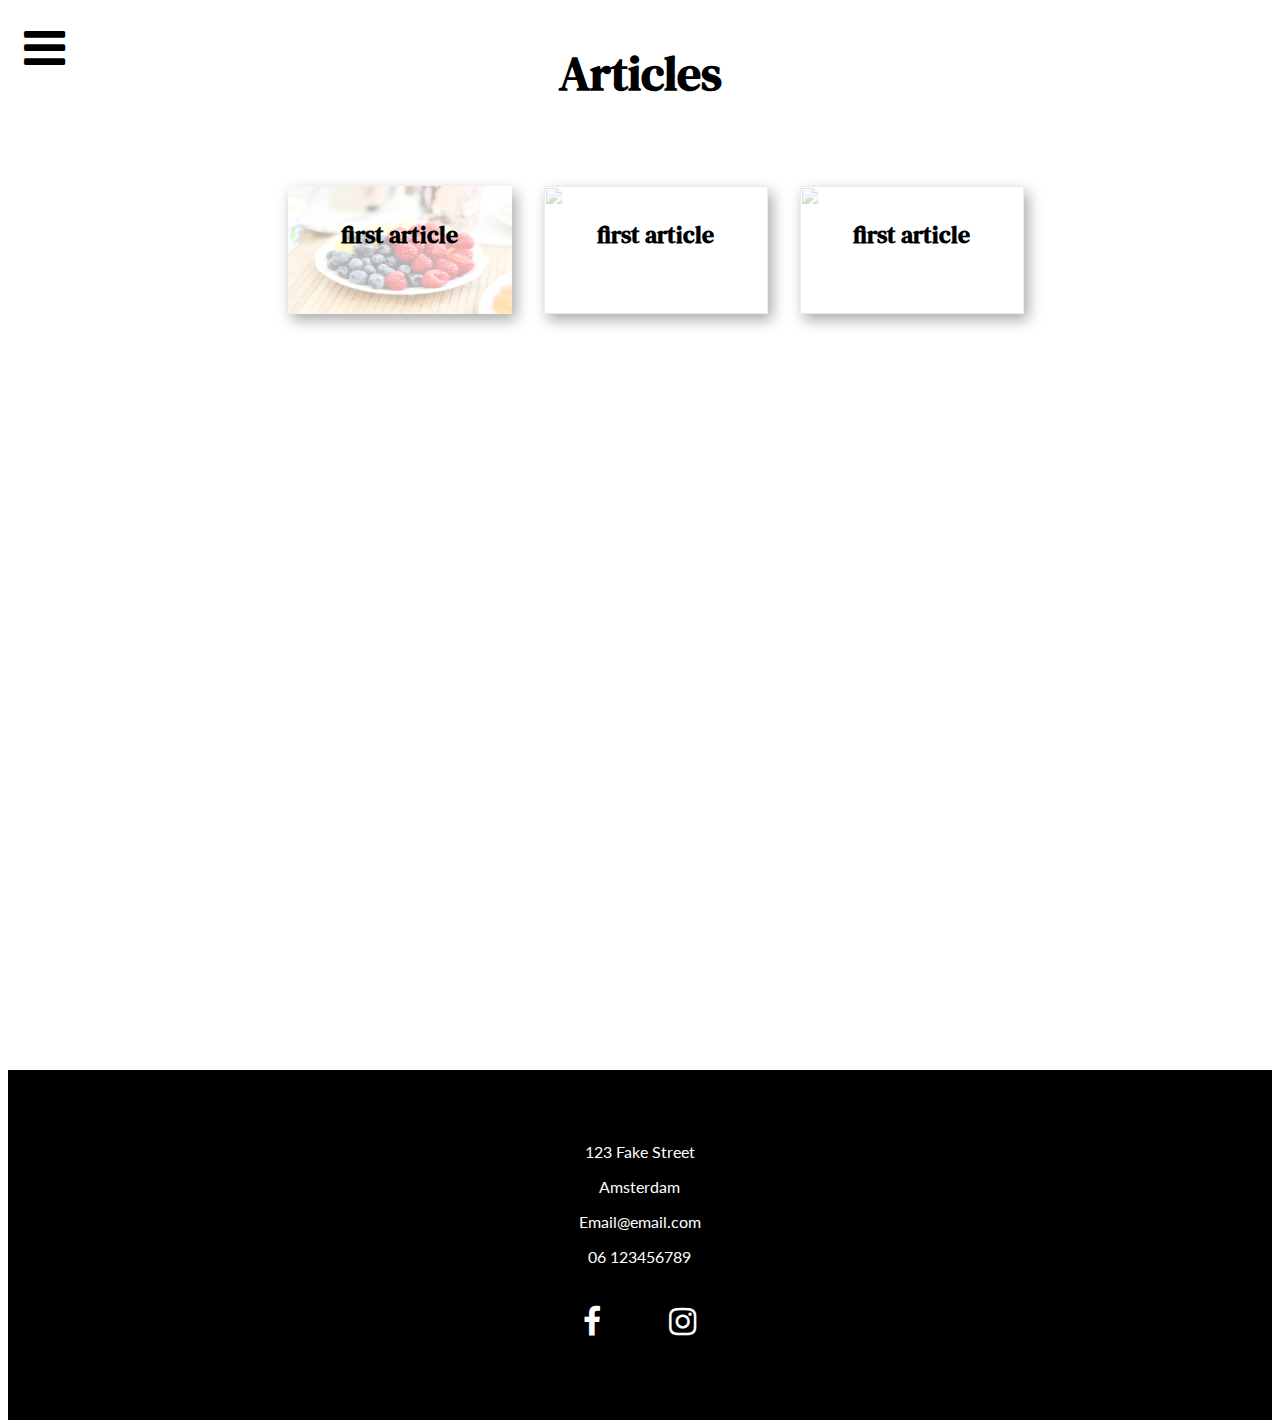
==== commit b6aa37b0: "." ====
--- a/blogindex.html
+++ b/blogindex.html
@@ -37,7 +37,6 @@
                 <div class="article-card">
                      <!-- The component wrapper -->
                         <div class="curtain__wrapper">
-                            <input type="checkbox" checked>
 
                             <div class="curtain__panel curtain__panel--left"></div> 
                             
@@ -49,14 +48,28 @@
                     <p>this is a description</p>
                 </div>
                 <div class="article-card">
+                    <div class="curtain__wrapper">
+
+                        <div class="curtain__panel curtain__panel--left"></div> 
+                        
+                        <img src="res/jpg/javier-m-2Hs8zbwOLDA-unsplash.jpg"/>
+
+                        <div class="curtain__panel curtain__panel--right"></div> 
+                    </div> 
                     <h2>first article</h2>
                     <p>this is a description</p>
-                    <img src="res/jpg/javier-m-2Hs8zbwOLDA-unsplash.jpg"/>
                 </div>
                 <div class="article-card">
+                    <div class="curtain__wrapper">
+
+                        <div class="curtain__panel curtain__panel--left"></div> 
+                        
+                        <img src="res/jpg/chris-ried-ieic5Tq8YMk-unsplash.jpg"/>
+
+                        <div class="curtain__panel curtain__panel--right"></div> 
+                    </div> 
                     <h2>first article</h2>
                     <p>this is a description</p>
-                    <img src="res/jpg/chris-ried-ieic5Tq8YMk-unsplash.jpg"/>
                 </div>
             </div>
         </div>
--- a/styles/blogindex.css
+++ b/styles/blogindex.css
@@ -26,7 +26,6 @@
     width: 14em;
     height: 8em;
     text-align: center;
-    padding: 2em;
     margin: 1em;
     position: relative;
     -webkit-box-shadow: 4px 6px 14px 0px rgba(0,0,0,0.34);
@@ -38,16 +37,17 @@
 .curtain__wrapper {
     width: 100%;
     height: 100%;
+    position: absolute;
   }
         
   .curtain__panel {
-    background: orange;
+    background: grey;
+    height: 100%;
     width: 50%; /* Each panel takes up half the container */
-    height: 100vh; /* Used for demo purposes */
     float: left; /* Makes sure panels are side-by-side */
     position: relative; /* Needed to define the z-index */
     z-index: 2; /* Places the panels in front of the prize */
-    transition: all 1s ease-out; /* Animates the sliding transition */
+    transition: all .3s ease-out; /* Animates the sliding transition */
   }
   
 /* Slide the panel to the left out of the container */
@@ -68,23 +68,18 @@
     height: 100%;
   }
 
-  input[type=checkbox] {
-    position: absolute; /* Force the checkbox at the start of the container */
-    cursor: pointer; /* Indicate the curtain is clickable */
-    width: 100%; /* The checkbox is as wide as the component */
-    height: 100%; /* The checkbox is as tall as the component */
-    z-index: 100; /* Make sure the checkbox is on top of everything else */
-    opacity: 0; /* Hide the checkbox */
-  }
-
   /* Slide the first panel in */
-input[type=checkbox]:checked ~ div.curtain__panel--left {
+  .article-card:hover > .curtain__wrapper > .curtain__panel--left {
     transform: translateX(0);
   }
           
   /* Slide the second panel in */
-  input[type=checkbox]:checked ~ div.curtain__panel--right {
+  .article-card:hover > .curtain__wrapper > .curtain__panel--right {
     transform: translateX(0);
+  }
+
+  .article-card:hover > p {
+    opacity: 1;
   }
 
 .article-card:hover {
@@ -101,6 +96,30 @@
     opacity: 0.3;
 }
 
+.article-card h2, .article-card p {
+    z-index: 3;
+    position: absolute;
+}
+
+.article-card h2 {
+    left: 0;
+    right: 0;
+    top: 2rem;
+    width: 70%;
+    margin: 0 auto;
+}
+
+.article-card p {
+    left: 0;
+    right: 0;
+    top: 4rem;
+    width: 50%;
+    margin: 0 auto;
+    opacity: 0;
+    transition: all .3s ease-out; 
+
+}
+
  
 /* mobile */
 @media (max-width: 711px) {
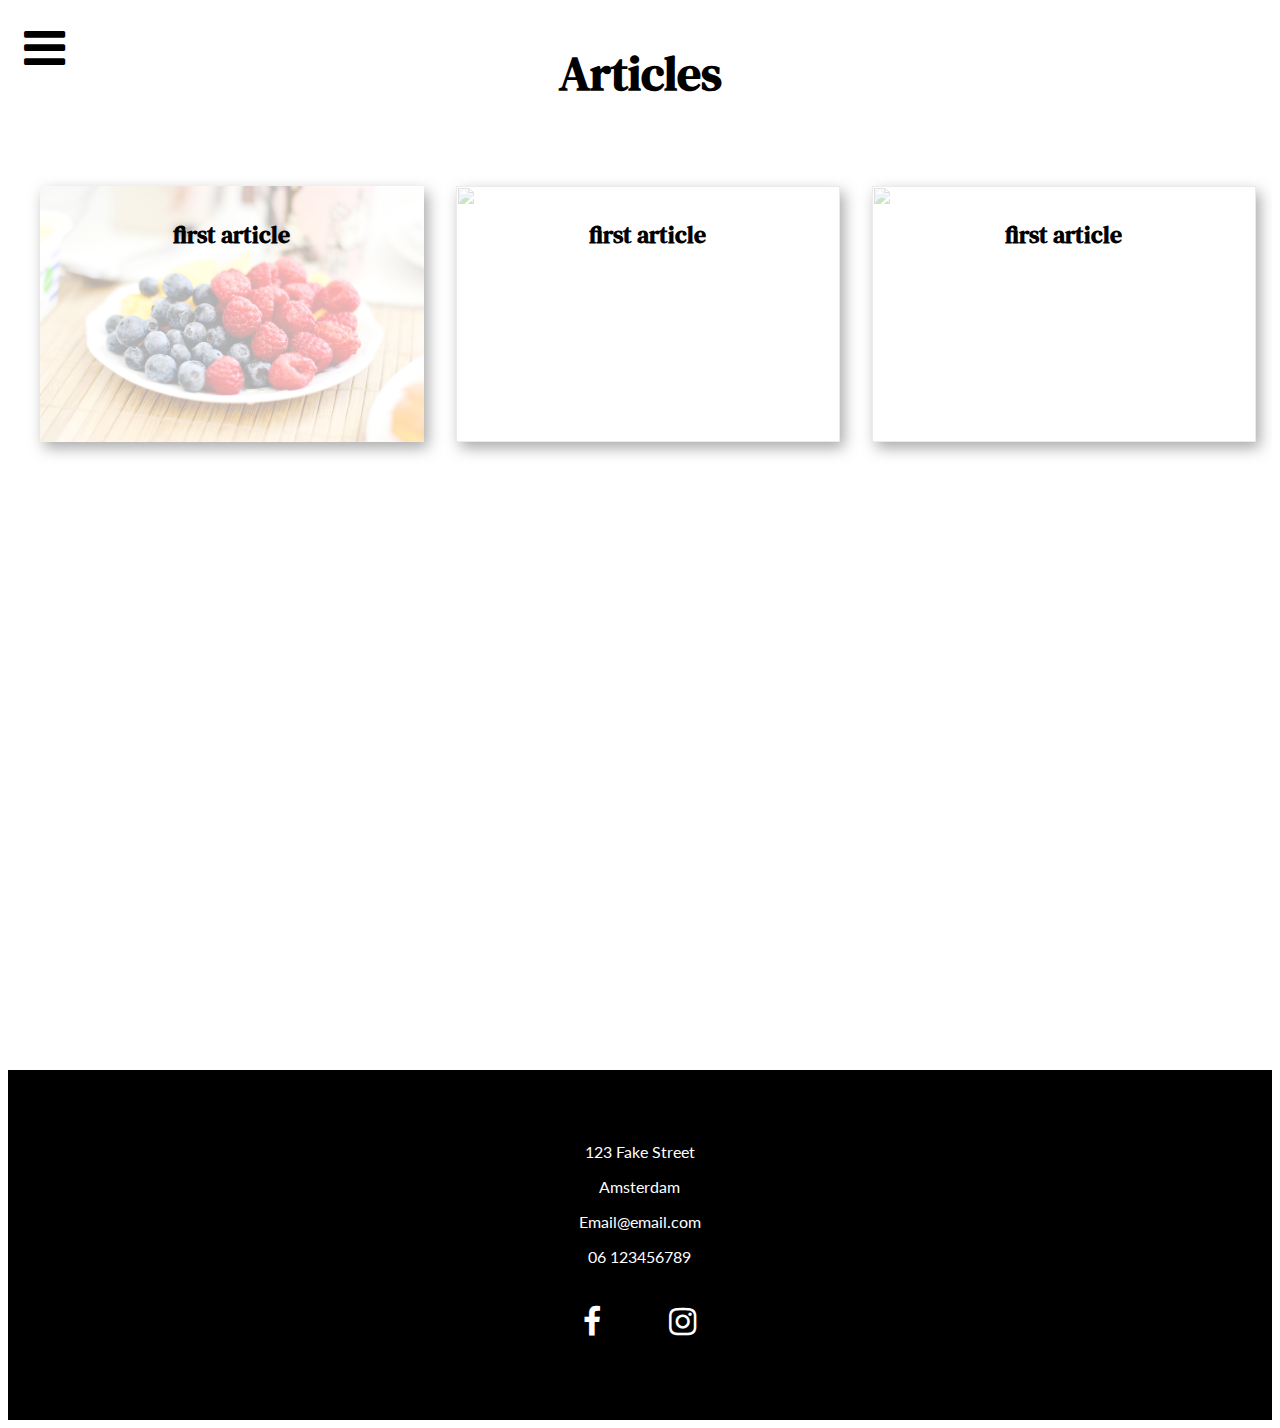
==== commit 5b481119: "done" ====
--- a/blogindex.html
+++ b/blogindex.html
@@ -34,7 +34,7 @@
         <h1>Articles</h1>
         <div class="articles-container">
             <div class="articles">
-                <div class="article-card">
+                <a class="article-card" href="blogpage.html">
                      <!-- The component wrapper -->
                         <div class="curtain__wrapper">
 
@@ -46,8 +46,8 @@
                         </div> 
                     <h2>first article</h2>
                     <p>this is a description</p>
-                </div>
-                <div class="article-card">
+                </a>
+                <a class="article-card" href="blogpage.html">
                     <div class="curtain__wrapper">
 
                         <div class="curtain__panel curtain__panel--left"></div> 
@@ -58,8 +58,8 @@
                     </div> 
                     <h2>first article</h2>
                     <p>this is a description</p>
-                </div>
-                <div class="article-card">
+                </a>
+                <a class="article-card" href="blogpage.html">
                     <div class="curtain__wrapper">
 
                         <div class="curtain__panel curtain__panel--left"></div> 
@@ -70,7 +70,7 @@
                     </div> 
                     <h2>first article</h2>
                     <p>this is a description</p>
-                </div>
+                </a>
             </div>
         </div>
     </section>
--- a/styles/blogindex.css
+++ b/styles/blogindex.css
@@ -15,7 +15,7 @@
 .articles {
     display: flex;
     flex-direction: row;
-    justify-content: center;
+    justify-content: left;
     flex-wrap: wrap;
     padding: 1em;
     height: min-content;
@@ -23,8 +23,9 @@
 }
 
 .article-card {
-    width: 14em;
-    height: 8em;
+    color: black;
+    width: 30vw;
+    height: 20vw;
     text-align: center;
     margin: 1em;
     position: relative;
@@ -41,23 +42,24 @@
   }
         
   .curtain__panel {
-    background: grey;
+    transform:  skewX(15deg);
+    background-color: black;
     height: 100%;
-    width: 50%; /* Each panel takes up half the container */
+    width: 70%; /* Each panel takes up half the container */
     float: left; /* Makes sure panels are side-by-side */
-    position: relative; /* Needed to define the z-index */
+    position: absolute; /* Needed to define the z-index */
     z-index: 2; /* Places the panels in front of the prize */
     transition: all .3s ease-out; /* Animates the sliding transition */
   }
   
 /* Slide the panel to the left out of the container */
 .curtain__panel--left {
-    transform: translateX(-100%);
+    right: 120%;
   }
   
   /* Slide the panel to the right out of the container */
   .curtain__panel--right {
-    transform: translateX(100%);
+    left: 120%;
   }
     
   .curtain__prize {
@@ -70,16 +72,21 @@
 
   /* Slide the first panel in */
   .article-card:hover > .curtain__wrapper > .curtain__panel--left {
-    transform: translateX(0);
-  }
+    right: 40%;
+}
           
   /* Slide the second panel in */
   .article-card:hover > .curtain__wrapper > .curtain__panel--right {
-    transform: translateX(0);
+    left: 40%;
   }
 
   .article-card:hover > p {
     opacity: 1;
+    color: white
+  }
+
+  .article-card:hover > h2 {
+    color: white
   }
 
 .article-card:hover {
@@ -117,7 +124,6 @@
     margin: 0 auto;
     opacity: 0;
     transition: all .3s ease-out; 
-
 }
 
  
@@ -127,4 +133,9 @@
     .hide-on-mobile {
         display: none;
     }
+
+    .article-card {
+        width: 80vw;
+        height: 50vw;
+    }
 }